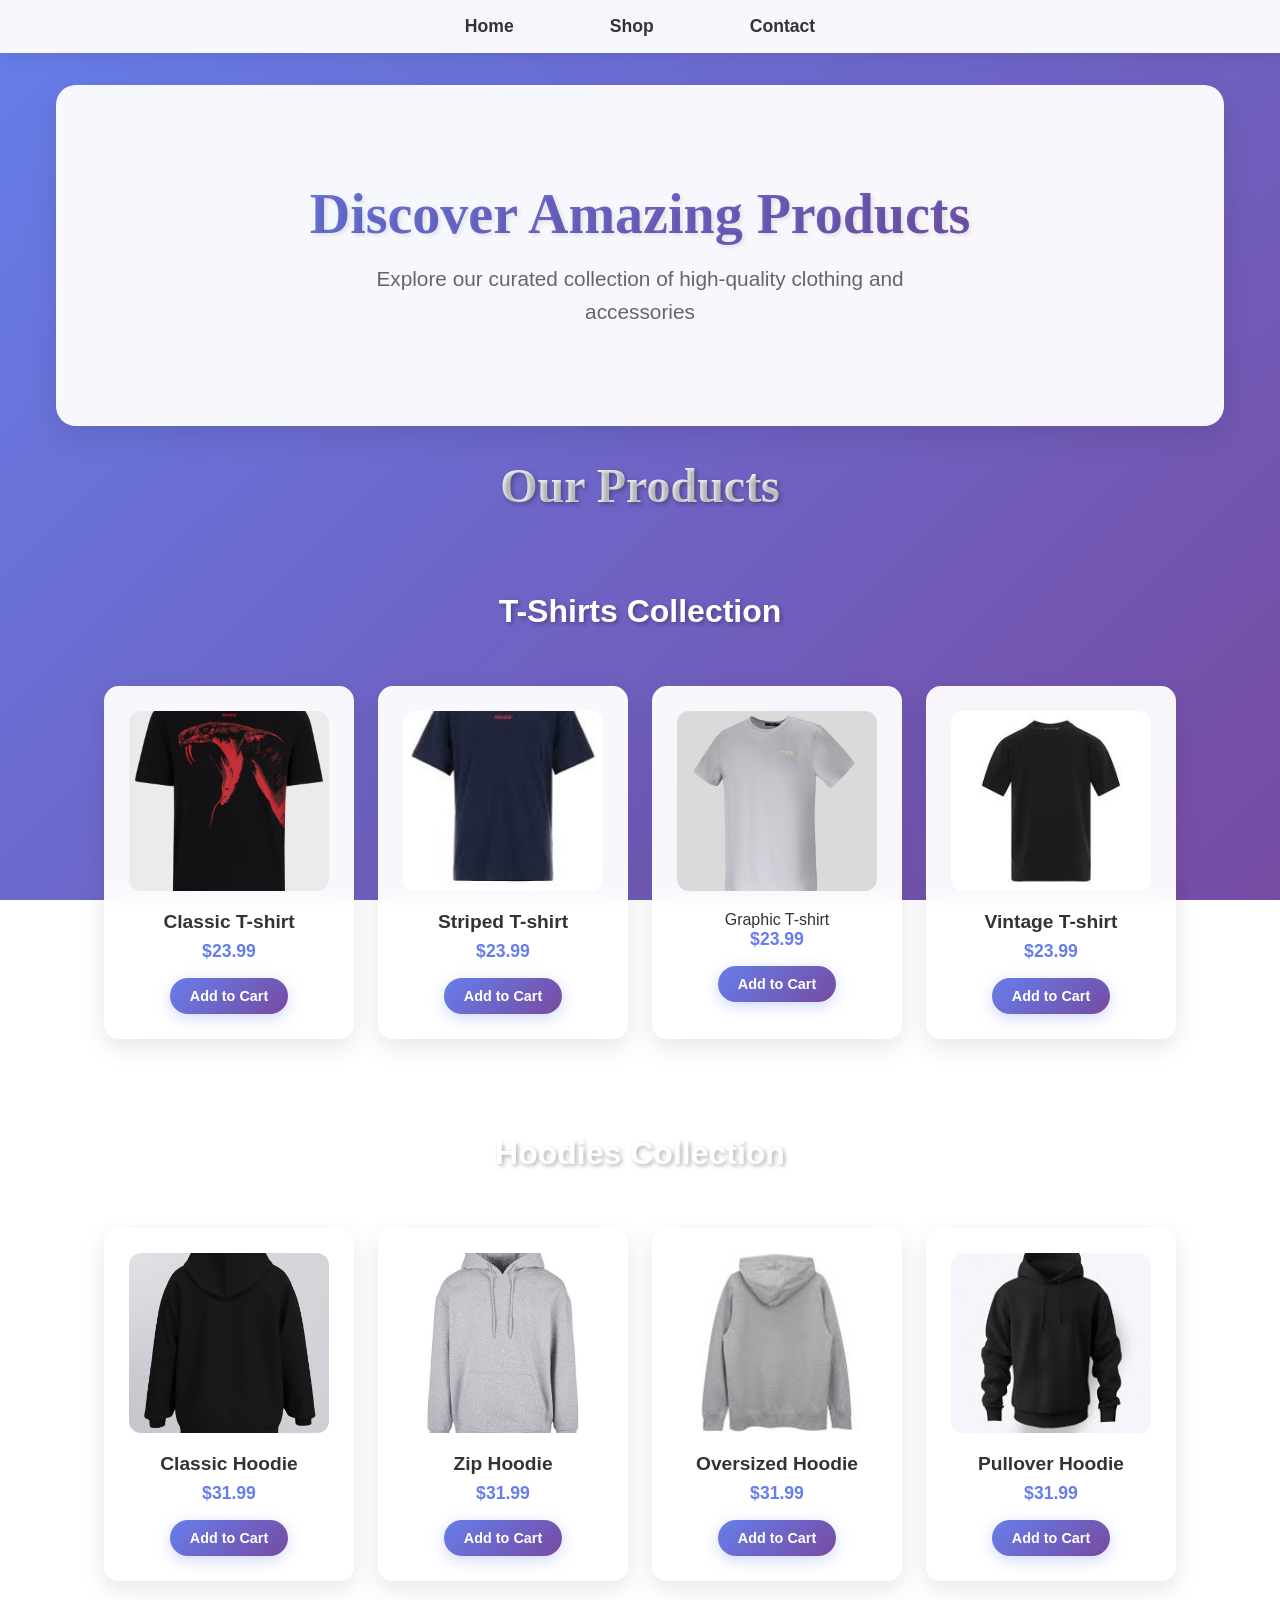
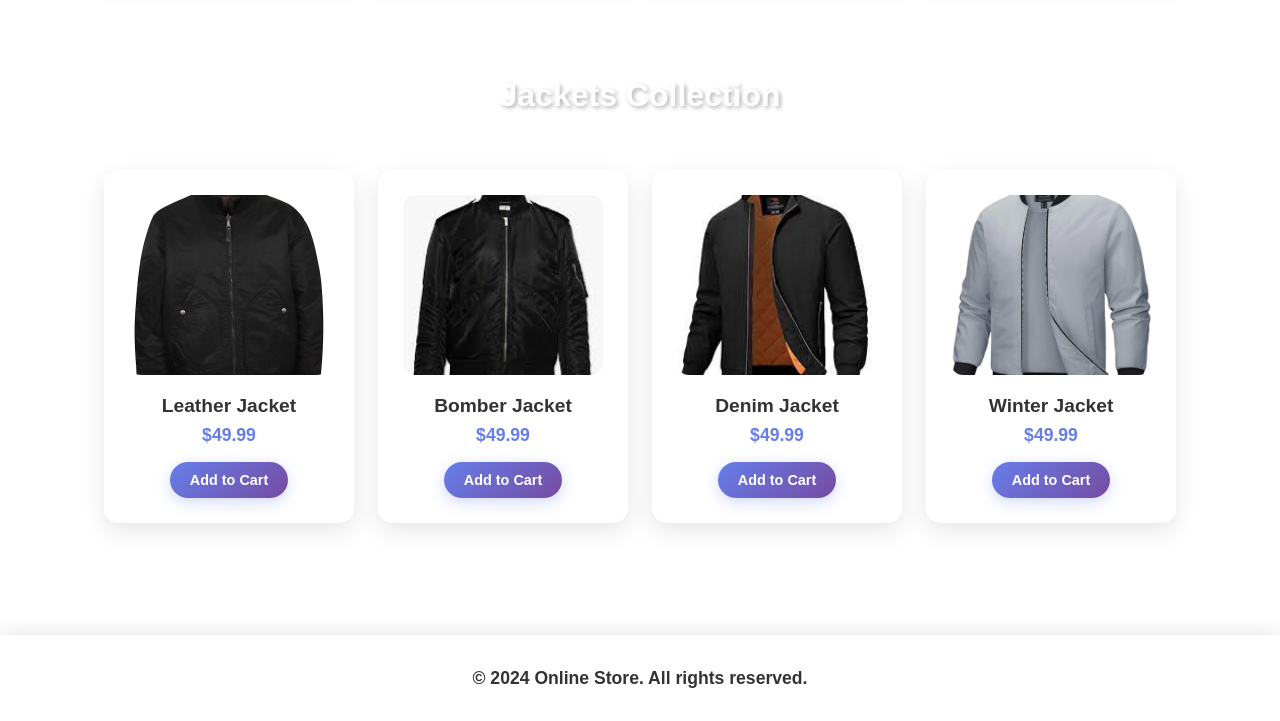
==== project/Online shop/html/shop.html @ 707c49cf "Add files via upload" ====
<!DOCTYPE html>
<html lang="en">
<head>
    <meta charset="UTF-8">
    <meta name="viewport" content="width=device-width, initial-scale=1.0">
    <title>Shop - Online Store</title>
    <link rel="stylesheet" href="../css/shop.css">
</head>
<body>
    <header>
        <nav>
            <ul>
                <li><a href="store.html">Home</a></li>
                <li><a href="shop.html">Shop</a></li>
                <li><a href="store.html#contact">Contact</a></li>
            </ul>
        </nav>
    </header>

    <main>
        <section class="hero">
            <h1>Discover Amazing Products</h1>
            <p>Explore our curated collection of high-quality clothing and accessories</p>
        </section>

        <h1>Our Products</h1>

        <section class="featured-products">
            <h2>T-Shirts Collection</h2>

            <div class="product-card">
                <img src="../images/shirt.jpg" alt="Classic T-shirt">
                <h3>Classic T-shirt</h3>
                <p>$23.99</p>
                <button class="add-to-cart" data-product-id="1">Add to Cart</button>
            </div>

            <div class="product-card">
                <img src="../images/shirt1.jpeg" alt="Striped T-shirt">
                <h3>Striped T-shirt</h3>
                <p>$23.99</p>
                <button class="add-to-cart" data-product-id="2">Add to Cart</button>
            </div>

            <div class="product-card">
                <img src="../images/shirt2.jpeg" alt="Graphic T-shirt"
                <h3>Graphic T-shirt</h3>
                <p>$23.99</p>
                <button class="add-to-cart" data-product-id="3">Add to Cart</button>
            </div>

            <div class="product-card">
                <img src="../images/shirt3.jpeg" alt="Vintage T-shirt">
                <h3>Vintage T-shirt</h3>
                <p>$23.99</p>
                <button class="add-to-cart" data-product-id="4">Add to Cart</button>
            </div>
        </section>

        <section class="featured-products">
            <h2>Hoodies Collection</h2>

            <div class="product-card">
                <img src="../images/hoodie.jpg" alt="Classic Hoodie">
                <h3>Classic Hoodie</h3>
                <p>$31.99</p>
                <button class="add-to-cart" data-product-id="5">Add to Cart</button>
            </div>

            <div class="product-card">
                <img src="../images/hoodie1.jpg" alt="Zip Hoodie">
                <h3>Zip Hoodie</h3>
                <p>$31.99</p>
                <button class="add-to-cart" data-product-id="6">Add to Cart</button>
            </div>

            <div class="product-card">
                <img src="../images/hoodie2.jpeg" alt="Oversized Hoodie">
                <h3>Oversized Hoodie</h3>
                <p>$31.99</p>
                <button class="add-to-cart" data-product-id="7">Add to Cart</button>
            </div>

            <div class="product-card">
                <img src="../images/hoodie3.jpeg" alt="Pullover Hoodie">
                <h3>Pullover Hoodie</h3>
                <p>$31.99</p>
                <button class="add-to-cart" data-product-id="8">Add to Cart</button>
            </div>
        </section>

        <section class="featured-products">
            <h2>Jackets Collection</h2>

            <div class="product-card">
                <img src="../images/jacket.jpg" alt="Leather Jacket">
                <h3>Leather Jacket</h3>
                <p>$49.99</p>
                <button class="add-to-cart" data-product-id="9">Add to Cart</button>
            </div>

            <div class="product-card">
                <img src="../images/jacket1.jpeg" alt="Bomber Jacket">
                <h3>Bomber Jacket</h3>
                <p>$49.99</p>
                <button class="add-to-cart" data-product-id="10">Add to Cart</button>
            </div>

            <div class="product-card">
                <img src="../images/jacket2.jpeg" alt="Denim Jacket">
                <h3>Denim Jacket</h3>
                <p>$49.99</p>
                <button class="add-to-cart" data-product-id="11">Add to Cart</button>
            </div>

            <div class="product-card">
                <img src="../images/jacket3.jpg" alt="Winter Jacket">
                <h3>Winter Jacket</h3>
                <p>$49.99</p>
                <button class="add-to-cart" data-product-id="12">Add to Cart</button>
            </div>
        </section>

    </main>

    <footer id="footer">
        <p>&copy; 2024 Online Store. All rights reserved.</p>
    </footer>

</body>
</html>
---- project/Online shop/css/shop.css ----
* {
    margin: 0;
    padding: 0;
    box-sizing: border-box;
}

body {
    font-family: 'Segoe UI', Tahoma, Geneva, Verdana, sans-serif;
    background: linear-gradient(135deg, #667eea 0%, #764ba2 100%);
    background-attachment: fixed;
    min-height: 100vh;
    color: #333;
}

header {
    background: rgba(255, 255, 255, 0.95);
    backdrop-filter: blur(10px);
    box-shadow: 0 2px 20px rgba(0, 0, 0, 0.1);
    position: sticky;
    top: 0;
    z-index: 100;
}

nav ul {
    list-style-type: none;
    display: flex;
    justify-content: center;
    align-items: center;
    padding: 1rem 0;
    max-width: 1200px;
    margin: 0 auto;
}

nav ul li {
    margin: 0 2rem;
}

nav ul li a {
    color: #333;
    text-decoration: none;
    font-weight: 600;
    font-size: 1.1rem;
    padding: 0.5rem 1rem;
    border-radius: 25px;
    transition: all 0.3s ease;
    position: relative;
}

nav ul li a:hover {
    color: #667eea;
    background: rgba(102, 126, 234, 0.1);
    transform: translateY(-2px);
}

nav ul li a::after {
    content: '';
    position: absolute;
    width: 0;
    height: 2px;
    bottom: 0;
    left: 50%;
    background: linear-gradient(90deg, #667eea, #764ba2);
    transition: all 0.3s ease;
    transform: translateX(-50%);
}

nav ul li a:hover::after {
    width: 100%;
}

main {
    max-width: 1200px;
    margin: 0 auto;
    padding: 0 1rem;
}

.hero {
    background: rgba(255, 255, 255, 0.95);
    backdrop-filter: blur(10px);
    border-radius: 20px;
    margin: 2rem 0;
    padding: 4rem 2rem;
    text-align: center;
    box-shadow: 0 10px 30px rgba(0, 0, 0, 0.1);
    border: 1px solid rgba(255, 255, 255, 0.2);
}

.hero h1 {
    font-size: 3.5rem;
    font-weight: 700;
    background: linear-gradient(135deg, #667eea 0%, #764ba2 100%);
    -webkit-background-clip: text;
    -webkit-text-fill-color: transparent;
    background-clip: text;
    margin-bottom: 1rem;
    text-shadow: 2px 2px 4px rgba(0, 0, 0, 0.1);
}

.hero p {
    font-size: 1.3rem;
    color: #666;
    margin-bottom: 2rem;
    max-width: 600px;
    margin-left: auto;
    margin-right: auto;
    line-height: 1.6;
}

h1 {
    text-align: center;
    font-size: 3rem;
    font-weight: 700;
    color: white;
    text-shadow: 2px 2px 4px rgba(0, 0, 0, 0.3);
    margin: 2rem 0;
    background: linear-gradient(45deg, #fff, #f0f0f0);
    -webkit-background-clip: text;
    -webkit-text-fill-color: transparent;
    background-clip: text;
}

.featured-products {
    display: grid;
    grid-template-columns: repeat(auto-fit, minmax(200px, 1fr));
    gap: 1.5rem;
    padding: 3rem;
    max-width: 1200px;
    margin: 0 auto;
}

.featured-products h2 {
    grid-column: 1 / -1;
    text-align: center;
    font-size: 2rem;
    font-weight: 600;
    color: white;
    margin-bottom: 2rem;
    text-shadow: 2px 2px 4px rgba(0, 0, 0, 0.3);
}

.product-card {
    background: rgba(255, 255, 255, 0.95);
    backdrop-filter: blur(10px);
    border-radius: 15px;
    padding: 1.5rem;
    text-align: center;
    box-shadow: 0 8px 25px rgba(0, 0, 0, 0.1);
    transition: all 0.3s ease;
    border: 1px solid rgba(255, 255, 255, 0.2);
    overflow: hidden;
    position: relative;
}

.product-card::before {
    content: '';
    position: absolute;
    top: 0;
    left: -100%;
    width: 100%;
    height: 100%;
    background: linear-gradient(90deg, transparent, rgba(102, 126, 234, 0.1), transparent);
    transition: left 0.5s;
}

.product-card:hover::before {
    left: 100%;
}

.product-card:hover {
    transform: translateY(-10px) scale(1.02);
    box-shadow: 0 20px 40px rgba(0, 0, 0, 0.2);
}

.product-card img {
    width: 100%;
    height: 180px;
    object-fit: cover;
    border-radius: 12px;
    margin-bottom: 1rem;
    transition: transform 0.3s ease;
}

.product-card:hover img {
    transform: scale(1.05);
}

.product-card h3 {
    font-size: 1.2rem;
    font-weight: 600;
    color: #333;
    margin-bottom: 0.5rem;
}

.product-card p {
    font-size: 1.1rem;
    font-weight: 700;
    color: #667eea;
    margin-bottom: 1rem;
}

.add-to-cart {
    background: linear-gradient(135deg, #667eea 0%, #764ba2 100%);
    color: white;
    border: none;
    padding: 10px 20px;
    border-radius: 20px;
    font-size: 0.9rem;
    font-weight: 600;
    cursor: pointer;
    transition: all 0.3s ease;
    box-shadow: 0 4px 15px rgba(102, 126, 234, 0.3);
    position: relative;
    overflow: hidden;
}

.add-to-cart::before {
    content: '';
    position: absolute;
    top: 0;
    left: -100%;
    width: 100%;
    height: 100%;
    background: linear-gradient(90deg, transparent, rgba(255, 255, 255, 0.2), transparent);
    transition: left 0.5s;
}

.add-to-cart:hover::before {
    left: 100%;
}

.add-to-cart:hover {
    transform: translateY(-2px);
    box-shadow: 0 6px 20px rgba(102, 126, 234, 0.4);
}

.add-to-cart:active {
    transform: translateY(0);
}

/* Responsive Design */
@media (max-width: 768px) {
    nav ul li {
        margin: 0 1rem;
    }

    nav ul li a {
        font-size: 1rem;
        padding: 0.4rem 0.8rem;
    }

    h1 {
        font-size: 2.5rem;
        margin: 1.5rem 0;
    }

    .featured-products {
        grid-template-columns: repeat(auto-fit, minmax(180px, 1fr));
        padding: 2rem 1rem;
        gap: 1rem;
    }

    .product-card {
        padding: 1rem;
    }

    .product-card img {
        height: 150px;
        margin-bottom: 0.8rem;
    }

    .product-card h3 {
        font-size: 1.1rem;
    }

    .product-card p {
        font-size: 1rem;
        margin-bottom: 0.8rem;
    }

    .add-to-cart {
        padding: 8px 16px;
        font-size: 0.8rem;
    }
}

@media (max-width: 480px) {
    nav ul {
        flex-direction: column;
        gap: 1rem;
    }

    nav ul li {
        margin: 0;
    }

    h1 {
        font-size: 2rem;
    }

    .featured-products {
        grid-template-columns: repeat(auto-fit, minmax(160px, 1fr));
        padding: 1rem;
        gap: 0.8rem;
    }

    .product-card {
        padding: 0.8rem;
    }

    .product-card img {
        height: 120px;
        margin-bottom: 0.5rem;
    }

    .product-card h3 {
        font-size: 1rem;
    }

    .product-card p {
        font-size: 0.9rem;
        margin-bottom: 0.5rem;
    }

    .add-to-cart {
        padding: 6px 12px;
        font-size: 0.7rem;
    }
}

footer#footer {
    background: rgba(255, 255, 255, 0.95);
    backdrop-filter: blur(10px);
    color: #333;
    text-align: center;
    padding: 2rem;
    margin-top: 4rem;
    box-shadow: 0 -2px 20px rgba(0, 0, 0, 0.1);
    border-top: 1px solid rgba(255, 255, 255, 0.2);
}

footer#footer p {
    font-weight: 600;
    font-size: 1.1rem;
}

.contact-info {
    background: rgba(255, 255, 255, 0.95);
    backdrop-filter: blur(10px);
    border-radius: 20px;
    padding: 2rem;
    margin: 3rem 1rem 1rem;
    box-shadow: 0 10px 30px rgba(0, 0, 0, 0.1);
    border: 1px solid rgba(255, 255, 255, 0.2);
    max-width: 1200px;
    margin-left: auto;
    margin-right: auto;
}

.contact-info h2 {
    color: #333;
    font-size: 2rem;
    margin-bottom: 1rem;
}

.contact-items {
    display: grid;
    grid-template-columns: repeat(auto-fit, minmax(180px, 1fr));
    gap: 1.5rem;
}

.contact-item {
    background: rgba(102, 126, 234, 0.05);
    border-radius: 18px;
    padding: 1.25rem;
    border: 1px solid rgba(102, 126, 234, 0.2);
}

.contact-item span {
    display: block;
    font-weight: 700;
    color: #667eea;
    margin-bottom: 0.75rem;
}

.contact-item p {
    color: #333;
    font-size: 1rem;
    line-height: 1.6;
    margin: 0;
}

img{
    width: 150px;
    height: 190px;
}

h1{
    font-family: arial rounded mt;
    text-align: center;
    color: white;
}
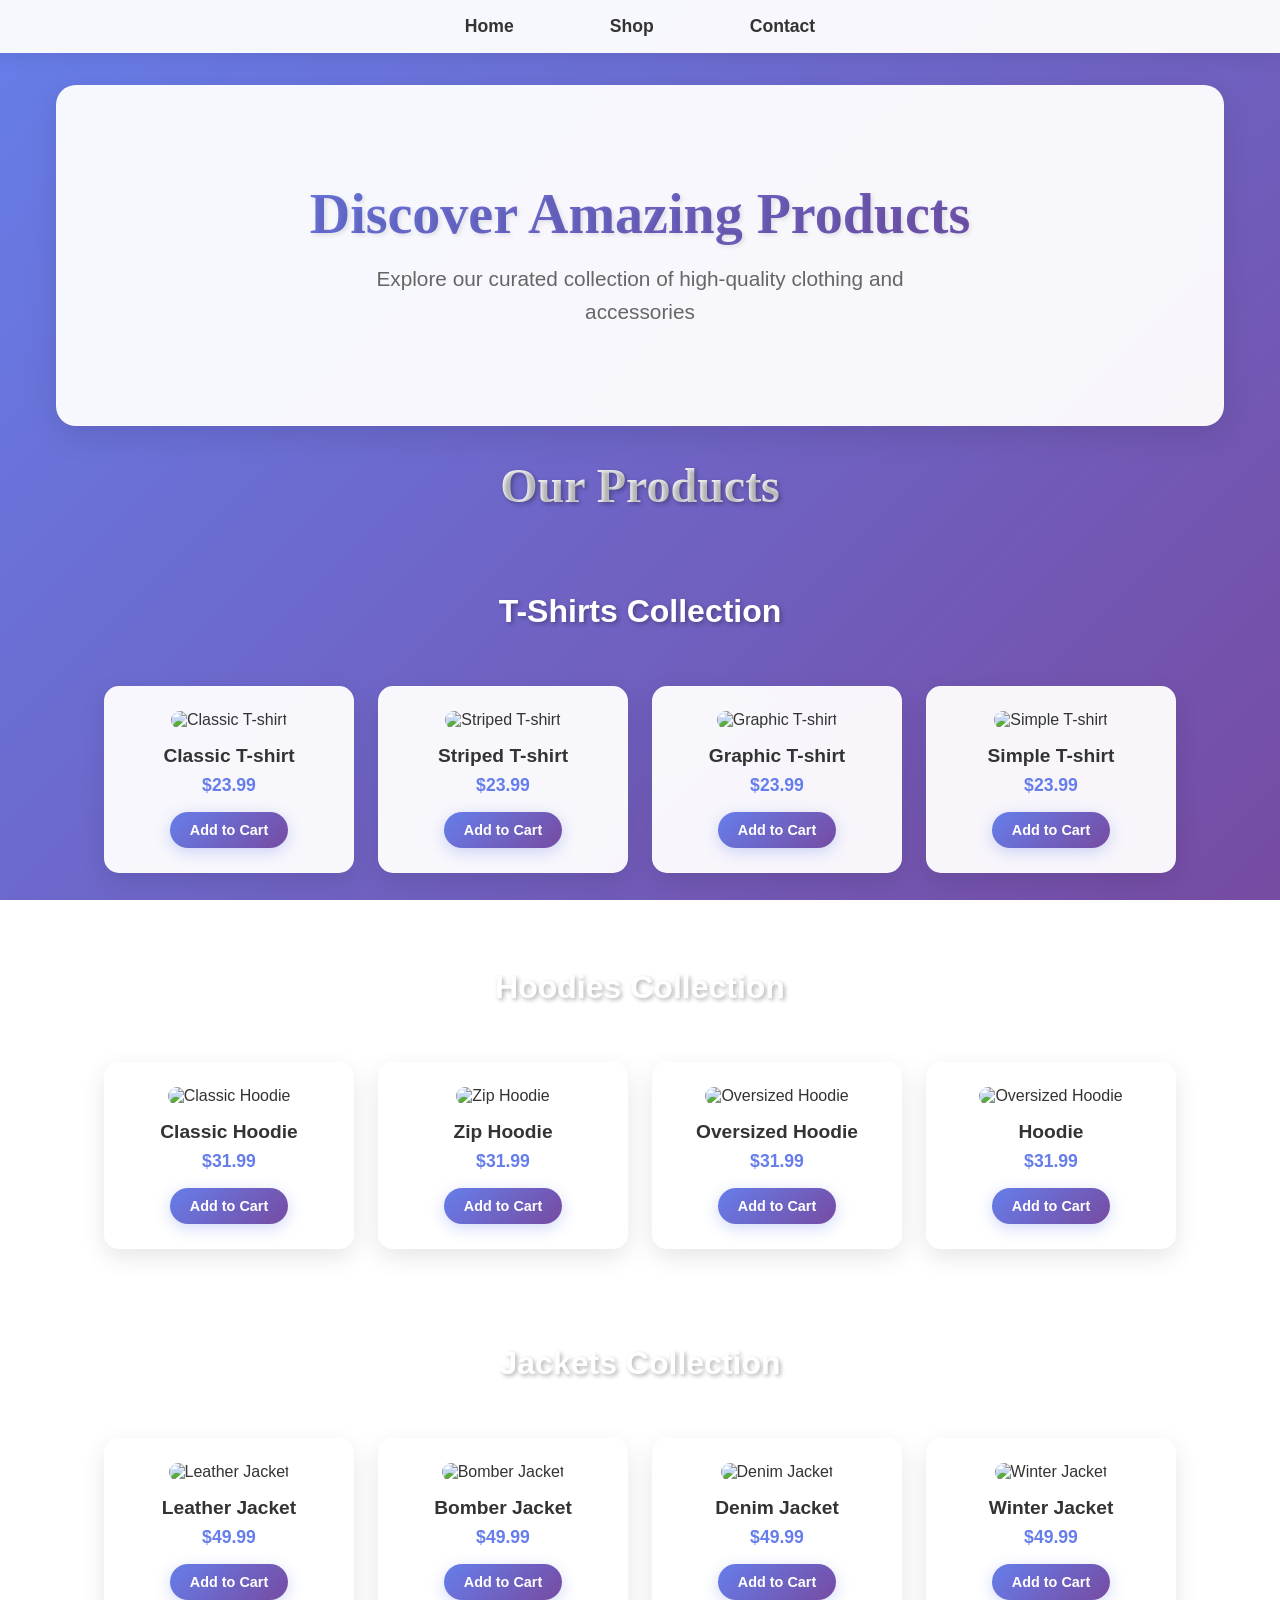
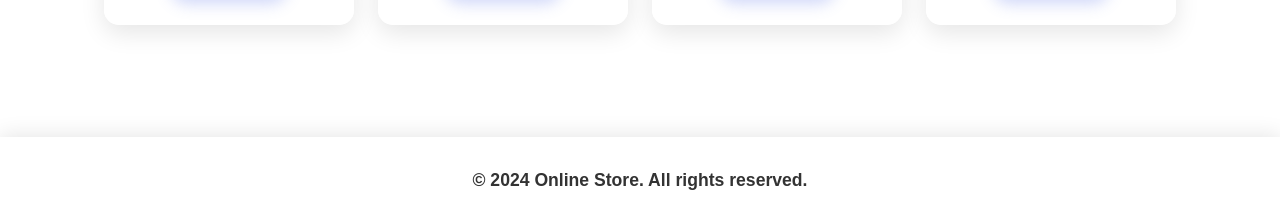
==== commit be5963d9: "Add files via upload" ====
--- a/project/Online shop/html/shop.html
+++ b/project/Online shop/html/shop.html
@@ -29,92 +29,96 @@
             <h2>T-Shirts Collection</h2>
 
             <div class="product-card">
-                <img src="../images/shirt.jpg" alt="Classic T-shirt">
+                <img src="https://png.pngtree.com/png-vector/20241219/ourmid/pngtree-drop-shoulder-t-shirt-transparent-background-png-image_14825545.png" alt="Classic T-shirt">
                 <h3>Classic T-shirt</h3>
                 <p>$23.99</p>
                 <button class="add-to-cart" data-product-id="1">Add to Cart</button>
             </div>
 
             <div class="product-card">
-                <img src="../images/shirt1.jpeg" alt="Striped T-shirt">
+                <img src="https://encrypted-tbn0.gstatic.com/images?q=tbn:ANd9GcQ5TeqO6Hn-eIHO-rP_EXQdnOr4oYaR2wj7_SqfzQ0fZA&s=10" alt="Striped T-shirt">
                 <h3>Striped T-shirt</h3>
                 <p>$23.99</p>
                 <button class="add-to-cart" data-product-id="2">Add to Cart</button>
             </div>
 
             <div class="product-card">
-                <img src="../images/shirt2.jpeg" alt="Graphic T-shirt"
+                <img src="https://pngimg.com/uploads/tshirt/tshirt_PNG5433.png" alt="Graphic T-shirt">
                 <h3>Graphic T-shirt</h3>
                 <p>$23.99</p>
                 <button class="add-to-cart" data-product-id="3">Add to Cart</button>
             </div>
 
+            
             <div class="product-card">
-                <img src="../images/shirt3.jpeg" alt="Vintage T-shirt">
-                <h3>Vintage T-shirt</h3>
+                <img src="https://static.vecteezy.com/system/resources/thumbnails/044/813/165/small/blank-red-t-shirt-isolated-on-transparent-background-png.png" alt="Simple T-shirt">
+                <h3> Simple T-shirt</h3>
                 <p>$23.99</p>
-                <button class="add-to-cart" data-product-id="4">Add to Cart</button>
+                <button class="add-to-cart" data-product-id="3">Add to Cart</button>
             </div>
+            
+
         </section>
 
         <section class="featured-products">
             <h2>Hoodies Collection</h2>
 
             <div class="product-card">
-                <img src="../images/hoodie.jpg" alt="Classic Hoodie">
+                <img src="https://encrypted-tbn0.gstatic.com/images?q=tbn:ANd9GcRNdgjWY1z1nmFV7hFdH2nYImo_0SBQX0Q-Iifx66_rfYCbaInJk7MY3cW3&s=10" alt="Classic Hoodie">
                 <h3>Classic Hoodie</h3>
                 <p>$31.99</p>
                 <button class="add-to-cart" data-product-id="5">Add to Cart</button>
             </div>
 
             <div class="product-card">
-                <img src="../images/hoodie1.jpg" alt="Zip Hoodie">
+                <img src="https://static.vecteezy.com/system/resources/previews/047/456/717/non_2x/white-hoodie-on-transparent-background-png.png" alt="Zip Hoodie">
                 <h3>Zip Hoodie</h3>
                 <p>$31.99</p>
                 <button class="add-to-cart" data-product-id="6">Add to Cart</button>
             </div>
 
             <div class="product-card">
-                <img src="../images/hoodie2.jpeg" alt="Oversized Hoodie">
+                <img src="https://png.pngtree.com/png-clipart/20240608/original/pngtree-oversized-hoodie-mockup-png-image_15272396.png" alt="Oversized Hoodie">
                 <h3>Oversized Hoodie</h3>
                 <p>$31.99</p>
                 <button class="add-to-cart" data-product-id="7">Add to Cart</button>
             </div>
 
-            <div class="product-card">
-                <img src="../images/hoodie3.jpeg" alt="Pullover Hoodie">
-                <h3>Pullover Hoodie</h3>
+                <div class="product-card">
+                <img src="https://png.pngtree.com/png-vector/20240613/ourmid/pngtree-blank-beige-hoodie-display-template-for-advertisement-png-image_12733957.png" alt="Oversized Hoodie">
+                <h3> Hoodie</h3>
                 <p>$31.99</p>
-                <button class="add-to-cart" data-product-id="8">Add to Cart</button>
+                <button class="add-to-cart" data-product-id="7">Add to Cart</button>
             </div>
+
         </section>
 
         <section class="featured-products">
             <h2>Jackets Collection</h2>
 
             <div class="product-card">
-                <img src="../images/jacket.jpg" alt="Leather Jacket">
+                <img src="https://static.vecteezy.com/system/resources/previews/047/456/717/non_2x/white-hoodie-on-transparent-background-png.png" alt="Leather Jacket">
                 <h3>Leather Jacket</h3>
                 <p>$49.99</p>
                 <button class="add-to-cart" data-product-id="9">Add to Cart</button>
             </div>
 
             <div class="product-card">
-                <img src="../images/jacket1.jpeg" alt="Bomber Jacket">
+                <img src="https://png.pngtree.com/png-vector/20240613/ourmid/pngtree-magnificent-bomber-real-black-leather-jacket-for-men-psd-winter-mockup-png-image_12725060.png" alt="Bomber Jacket">
                 <h3>Bomber Jacket</h3>
                 <p>$49.99</p>
                 <button class="add-to-cart" data-product-id="10">Add to Cart</button>
             </div>
 
             <div class="product-card">
-                <img src="../images/jacket2.jpeg" alt="Denim Jacket">
+                <img src="https://png.pngtree.com/png-clipart/20241102/original/pngtree-denim-jacket-isolated-for-man-wear-png-image_16627035.png" alt="Denim Jacket">
                 <h3>Denim Jacket</h3>
                 <p>$49.99</p>
                 <button class="add-to-cart" data-product-id="11">Add to Cart</button>
             </div>
 
             <div class="product-card">
-                <img src="../images/jacket3.jpg" alt="Winter Jacket">
+                <img src="https://png.pngtree.com/png-clipart/20231015/original/pngtree-jacket-winter-coat-with-fur-hood-isolated-on-white-background-with-png-image_13302829.png" alt="Winter Jacket">
                 <h3>Winter Jacket</h3>
                 <p>$49.99</p>
                 <button class="add-to-cart" data-product-id="12">Add to Cart</button>
--- a/project/Online shop/css/shop.css
+++ b/project/Online shop/css/shop.css
@@ -239,6 +239,7 @@
 
 /* Responsive Design */
 @media (max-width: 768px) {
+
     nav ul li {
         margin: 0 1rem;
     }
@@ -285,7 +286,6 @@
 
 @media (max-width: 480px) {
     nav ul {
-        flex-direction: column;
         gap: 1rem;
     }
 
@@ -308,7 +308,8 @@
     }
 
     .product-card img {
-        height: 120px;
+        width: 100px;
+        height: 130px;
         margin-bottom: 0.5rem;
     }
 
@@ -341,6 +342,17 @@
 footer#footer p {
     font-weight: 600;
     font-size: 1.1rem;
+}
+
+footer#footer .image-credits {
+    font-size: 0.75rem;
+    font-weight: 400;
+    line-height: 1.5;
+    margin-top: 0.5rem;
+}
+
+.image-credits a {
+    color: inherit;
 }
 
 .contact-info {
